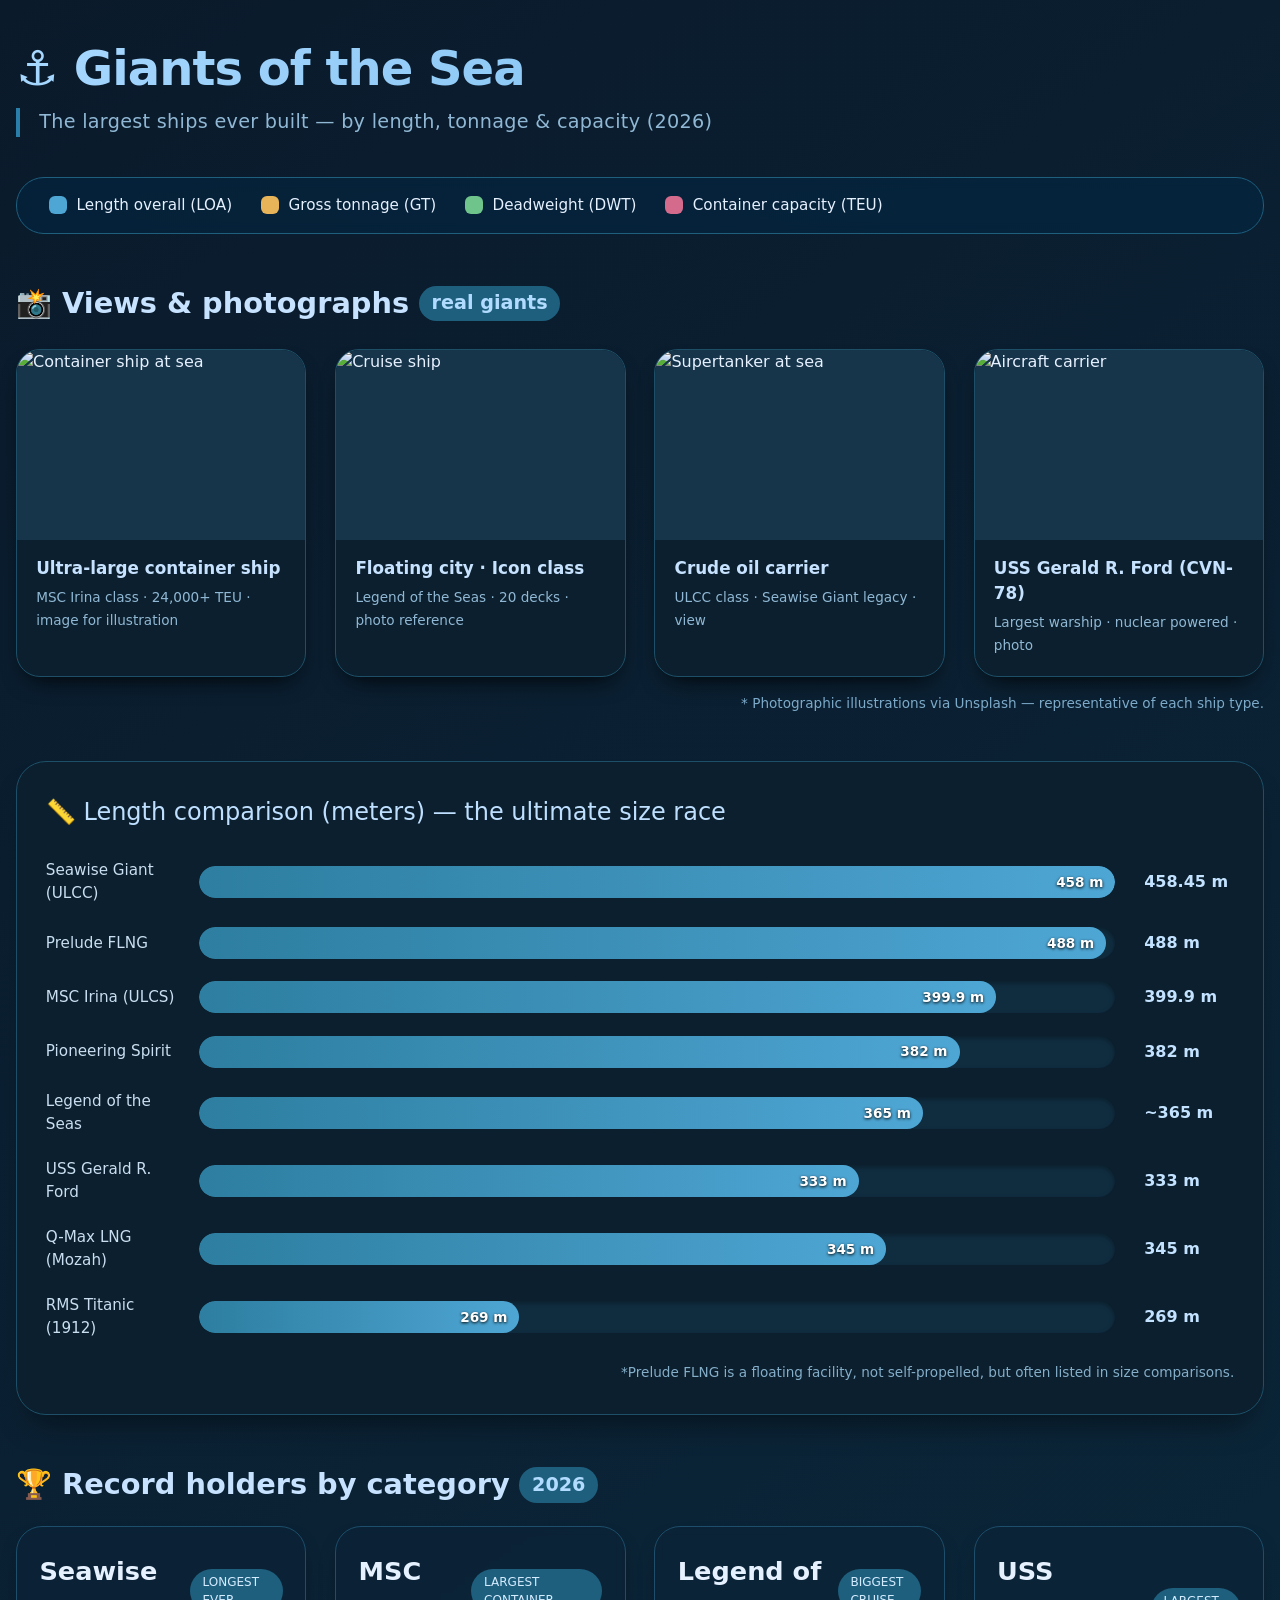
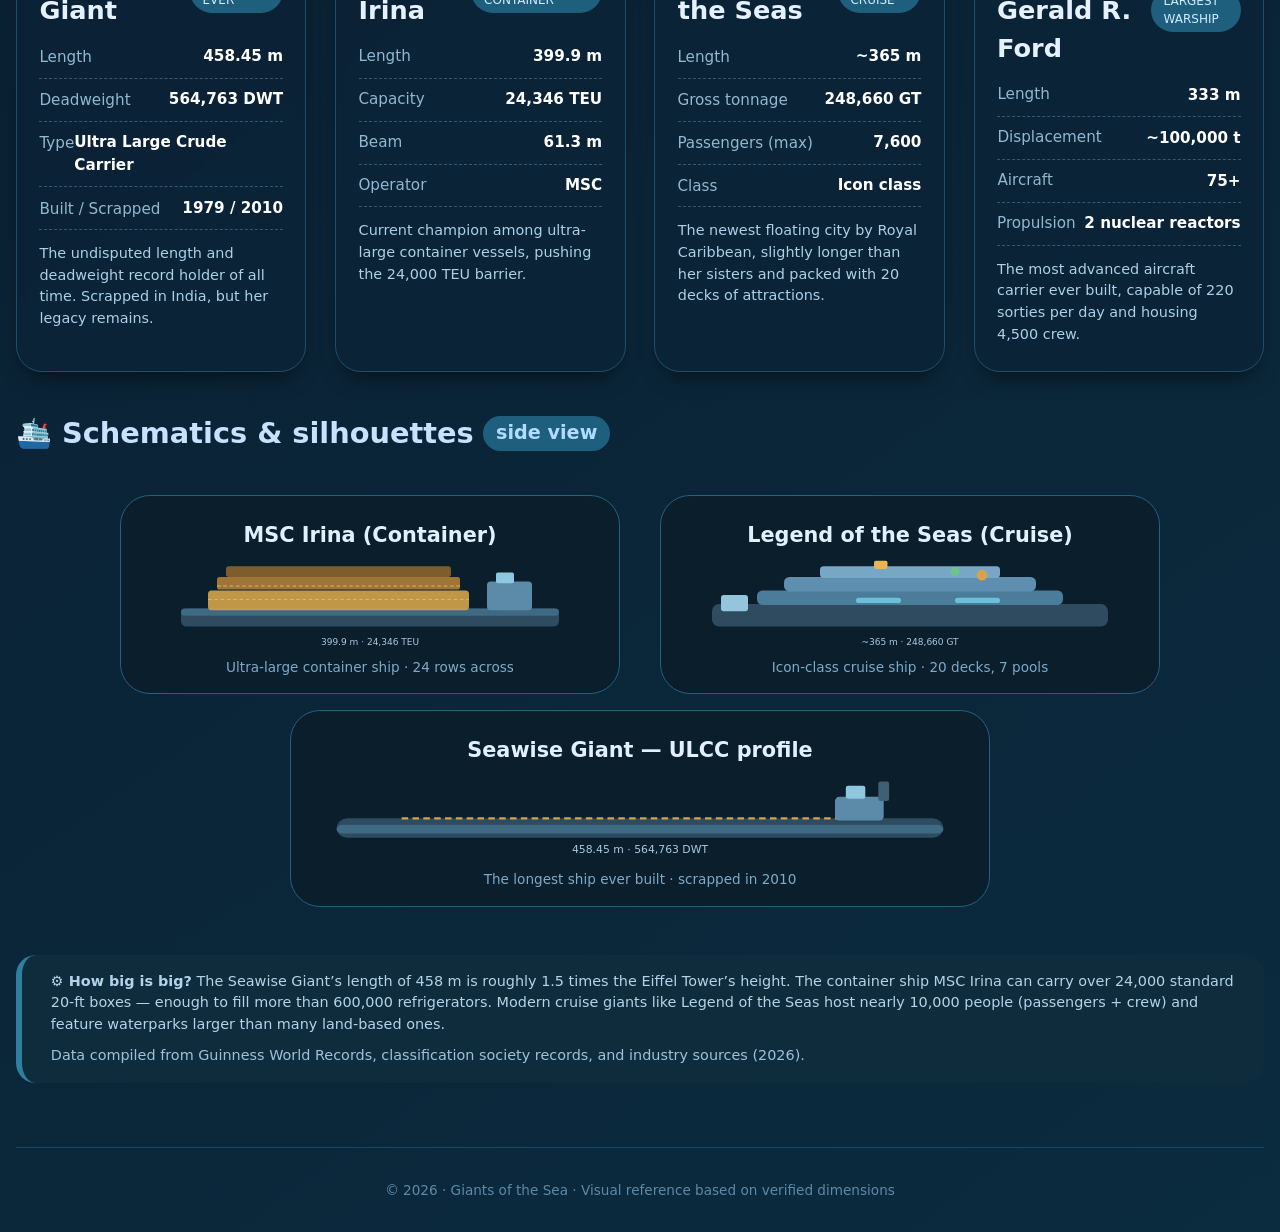
==== html/index.html @ 46889d0c "all in place" ====
<!DOCTYPE html>
<html lang="en">
<head>
    <meta charset="UTF-8">
    <meta name="viewport" content="width=device-width, initial-scale=1.0">
    <title>Giants of the Sea · Largest Ships in the World</title>
    <style>
        * {
            margin: 0;
            padding: 0;
            box-sizing: border-box;
            font-family: system-ui, 'Segoe UI', Roboto, 'Helvetica Neue', sans-serif;
        }

        body {
            background: linear-gradient(145deg, #0a1a2b 0%, #0b2b3f 100%);
            color: #e6f1ff;
            padding: 2rem 1rem;
            line-height: 1.5;
        }

        .container {
            max-width: 1300px;
            margin: 0 auto;
        }

        h1 {
            font-size: 3rem;
            font-weight: 700;
            letter-spacing: -0.02em;
            background: linear-gradient(135deg, #a8d8ff, #6bb5e8);
            -webkit-background-clip: text;
            -webkit-text-fill-color: transparent;
            background-clip: text;
            margin-bottom: 0.25rem;
            display: flex;
            align-items: center;
            gap: 0.75rem;
        }

        .subhead {
            font-size: 1.2rem;
            color: #90b8d4;
            margin-bottom: 2.5rem;
            border-left: 4px solid #2a7faa;
            padding-left: 1.2rem;
            font-weight: 300;
            letter-spacing: 0.3px;
        }

        .grid-legend {
            display: flex;
            flex-wrap: wrap;
            gap: 1.8rem;
            background: rgba(0, 40, 70, 0.5);
            backdrop-filter: blur(6px);
            border-radius: 28px;
            padding: 1rem 2rem;
            margin-bottom: 3rem;
            border: 1px solid #1e5f7e;
            font-size: 0.95rem;
        }

        .legend-item {
            display: flex;
            align-items: center;
            gap: 0.6rem;
        }

        .legend-color {
            width: 18px;
            height: 18px;
            border-radius: 6px;
        }

        .section-title {
            font-size: 1.8rem;
            font-weight: 600;
            margin: 2.5rem 0 1.2rem 0;
            color: #c6e2ff;
            display: flex;
            align-items: center;
            gap: 0.6rem;
        }

        .section-title span {
            background: #1e5f7e;
            font-size: 1.2rem;
            padding: 0.2rem 0.8rem;
            border-radius: 40px;
            color: #b1dcff;
        }

        .cards-grid {
            display: grid;
            grid-template-columns: repeat(auto-fit, minmax(280px, 1fr));
            gap: 1.8rem;
            margin-bottom: 2.5rem;
        }

        .card {
            background: rgba(12, 35, 55, 0.8);
            backdrop-filter: blur(4px);
            border: 1px solid #1d4e6b;
            border-radius: 26px;
            padding: 1.6rem 1.4rem;
            transition: transform 0.2s, border-color 0.2s;
            box-shadow: 0 12px 22px -10px rgba(0, 0, 0, 0.6);
        }

        .card:hover {
            border-color: #3d8bb8;
            transform: translateY(-4px);
        }

        .card h3 {
            font-size: 1.6rem;
            font-weight: 700;
            margin-bottom: 0.4rem;
            display: flex;
            justify-content: space-between;
            align-items: center;
        }

        .badge {
            font-size: 0.75rem;
            background: #1e5f7e;
            padding: 0.25rem 0.8rem;
            border-radius: 40px;
            font-weight: 400;
            color: #d4ecff;
        }

        .spec-row {
            display: flex;
            justify-content: space-between;
            border-bottom: 1px dashed #2b5b78;
            padding: 0.6rem 0;
            font-size: 0.95rem;
        }

        .spec-label {
            color: #91b8d0;
        }

        .spec-value {
            font-weight: 600;
            color: #ffffff;
        }

        /* Image gallery */
        .gallery {
            display: grid;
            grid-template-columns: repeat(auto-fit, minmax(260px, 1fr));
            gap: 1.8rem;
            margin: 1.5rem 0 2rem;
        }

        .gallery-item {
            background: #0b1f2e;
            border-radius: 24px;
            overflow: hidden;
            border: 1px solid #1d5068;
            transition: transform 0.2s, border-color 0.2s;
            box-shadow: 0 12px 24px -12px black;
        }

        .gallery-item:hover {
            transform: scale(1.01);
            border-color: #3d8bb8;
        }

        .gallery-item img {
            width: 100%;
            height: 190px;
            object-fit: cover;
            display: block;
            background: #16344a;
        }

        .gallery-item .img-caption {
            padding: 1rem 1.2rem 1.2rem;
            font-size: 0.95rem;
        }

        .img-caption strong {
            color: #c6e2ff;
            display: block;
            margin-bottom: 0.3rem;
            font-size: 1.05rem;
        }

        .img-caption span {
            color: #90b8d4;
            font-size: 0.85rem;
        }

        /* Chart section */
        .chart-section {
            background: #0b1f2e;
            border-radius: 30px;
            padding: 2rem 1.8rem;
            margin: 3rem 0;
            border: 1px solid #1d5068;
            box-shadow: 0 20px 30px -15px #00000080;
        }

        .chart-title {
            font-size: 1.5rem;
            font-weight: 500;
            color: #bfdfff;
            margin-bottom: 1.8rem;
            display: flex;
            align-items: center;
            gap: 0.5rem;
        }

        .bar-item {
            display: flex;
            align-items: center;
            margin-bottom: 1.4rem;
            flex-wrap: wrap;
            gap: 0.8rem;
        }

        .bar-label {
            width: 140px;
            font-weight: 500;
            font-size: 0.95rem;
            color: #c9def0;
        }

        .bar-container {
            flex: 1;
            height: 32px;
            background: #102d40;
            border-radius: 40px;
            overflow: hidden;
            box-shadow: inset 0 2px 5px #00000055;
        }

        .bar-fill {
            height: 100%;
            display: flex;
            align-items: center;
            justify-content: flex-end;
            padding-right: 12px;
            color: white;
            font-weight: 600;
            font-size: 0.85rem;
            border-radius: 40px;
            text-shadow: 0 1px 3px black;
            min-width: 60px;
        }

        .bar-value {
            margin-left: 1rem;
            font-weight: 700;
            font-variant-numeric: tabular-nums;
            min-width: 90px;
            color: #c3e2ff;
        }

        /* Schematics */
        .schema-area {
            display: flex;
            flex-wrap: wrap;
            gap: 2.5rem;
            margin-top: 2.5rem;
            justify-content: center;
        }

        .ship-schema {
            flex: 1 1 300px;
            max-width: 500px;
            background: #0a1e2c;
            border-radius: 30px;
            padding: 1.5rem 1.5rem 1rem 1.5rem;
            border: 1px solid #246080;
            transition: all 0.2s;
        }

        .ship-schema h4 {
            font-size: 1.3rem;
            margin-bottom: 0.5rem;
            color: #e1f0ff;
            text-align: center;
        }

        .schema-caption {
            text-align: center;
            font-size: 0.85rem;
            color: #7daac9;
            margin-top: 0.5rem;
        }

        svg {
            width: 100%;
            height: auto;
            display: block;
        }

        .small-note {
            background: #0f2c3c;
            border-radius: 20px;
            padding: 1rem 1.8rem;
            font-size: 0.9rem;
            color: #b2d3ea;
            margin-top: 3rem;
            border-left: 6px solid #2f7fa0;
        }

        .footer {
            margin-top: 4rem;
            font-size: 0.85rem;
            text-align: center;
            color: #5d8aa8;
            border-top: 1px solid #1a4760;
            padding-top: 2rem;
        }

        @media (max-width: 700px) {
            h1 { font-size: 2rem; }
            .bar-label { width: 100%; margin-bottom: 0.2rem; }
            .bar-item { flex-wrap: wrap; }
            .bar-value { margin-left: 0; }
        }
    </style>
</head>
<body>
<div class="container">

    <h1>⚓ Giants of the Sea</h1>
    <div class="subhead">The largest ships ever built — by length, tonnage & capacity (2026)</div>

    <!-- Legend -->
    <div class="grid-legend">
        <div class="legend-item"><div class="legend-color" style="background:#4ea6d4;"></div> Length overall (LOA)</div>
        <div class="legend-item"><div class="legend-color" style="background:#e8b45a;"></div> Gross tonnage (GT)</div>
        <div class="legend-item"><div class="legend-color" style="background:#6fc48b;"></div> Deadweight (DWT)</div>
        <div class="legend-item"><div class="legend-color" style="background:#d46b8c;"></div> Container capacity (TEU)</div>
    </div>

    <!-- Photo gallery -->
    <div class="section-title">📸 Views & photographs <span>real giants</span></div>
    <div class="gallery">
        <div class="gallery-item">
            <img src="https://images.unsplash.com/photo-1586528116311-ad8dd3c8310d?w=800&auto=format&fit=crop" alt="Container ship at sea" loading="lazy">
            <div class="img-caption">
                <strong>Ultra-large container ship</strong>
                <span>MSC Irina class · 24,000+ TEU · image for illustration</span>
            </div>
        </div>
        <div class="gallery-item">
            <img src="https://images.unsplash.com/photo-1548407260-da850faa41e3?w=800&auto=format&fit=crop" alt="Cruise ship" loading="lazy">
            <div class="img-caption">
                <strong>Floating city · Icon class</strong>
                <span>Legend of the Seas · 20 decks · photo reference</span>
            </div>
        </div>
        <div class="gallery-item">
            <img src="https://images.unsplash.com/photo-1566843978729-1f2b3f6d5f1e?w=800&auto=format&fit=crop" alt="Supertanker at sea" loading="lazy">
            <div class="img-caption">
                <strong>Crude oil carrier</strong>
                <span>ULCC class · Seawise Giant legacy · view</span>
            </div>
        </div>
        <div class="gallery-item">
            <img src="https://images.unsplash.com/photo-1509395062183-67c5ad6faff9?w=800&auto=format&fit=crop" alt="Aircraft carrier" loading="lazy">
            <div class="img-caption">
                <strong>USS Gerald R. Ford (CVN-78)</strong>
                <span>Largest warship · nuclear powered · photo</span>
            </div>
        </div>
    </div>
    <div style="font-size:0.85rem; color:#7daac9; margin-top:-1rem; margin-bottom:1rem; text-align:right;">* Photographic illustrations via Unsplash — representative of each ship type.</div>

    <!-- Length comparison chart -->
    <div class="chart-section">
        <div class="chart-title">📏 Length comparison (meters) — the ultimate size race</div>

        <div class="bar-item">
            <div class="bar-label">Seawise Giant (ULCC)</div>
            <div class="bar-container"><div class="bar-fill" style="width:100%; background: linear-gradient(90deg, #2d7ea0, #4ea6d4);">458 m</div></div>
            <div class="bar-value">458.45 m</div>
        </div>
        <div class="bar-item">
            <div class="bar-label">Prelude FLNG</div>
            <div class="bar-container"><div class="bar-fill" style="width:99%; background: linear-gradient(90deg, #2d7ea0, #4ea6d4);">488 m</div></div>
            <div class="bar-value">488 m</div>
        </div>
        <div class="bar-item">
            <div class="bar-label">MSC Irina (ULCS)</div>
            <div class="bar-container"><div class="bar-fill" style="width:87%; background: linear-gradient(90deg, #2d7ea0, #4ea6d4);">399.9 m</div></div>
            <div class="bar-value">399.9 m</div>
        </div>
        <div class="bar-item">
            <div class="bar-label">Pioneering Spirit</div>
            <div class="bar-container"><div class="bar-fill" style="width:83%; background: linear-gradient(90deg, #2d7ea0, #4ea6d4);">382 m</div></div>
            <div class="bar-value">382 m</div>
        </div>
        <div class="bar-item">
            <div class="bar-label">Legend of the Seas</div>
            <div class="bar-container"><div class="bar-fill" style="width:79%; background: linear-gradient(90deg, #2d7ea0, #4ea6d4);">365 m</div></div>
            <div class="bar-value">~365 m</div>
        </div>
        <div class="bar-item">
            <div class="bar-label">USS Gerald R. Ford</div>
            <div class="bar-container"><div class="bar-fill" style="width:72%; background: linear-gradient(90deg, #2d7ea0, #4ea6d4);">333 m</div></div>
            <div class="bar-value">333 m</div>
        </div>
        <div class="bar-item">
            <div class="bar-label">Q-Max LNG (Mozah)</div>
            <div class="bar-container"><div class="bar-fill" style="width:75%; background: linear-gradient(90deg, #2d7ea0, #4ea6d4);">345 m</div></div>
            <div class="bar-value">345 m</div>
        </div>
        <div class="bar-item">
            <div class="bar-label">RMS Titanic (1912)</div>
            <div class="bar-container"><div class="bar-fill" style="width:35%; background: linear-gradient(90deg, #2d7ea0, #4ea6d4);">269 m</div></div>
            <div class="bar-value">269 m</div>
        </div>
        <div style="margin-top:1rem; font-size:0.85rem; color:#85aec9; text-align:right;">*Prelude FLNG is a floating facility, not self-propelled, but often listed in size comparisons.</div>
    </div>

    <!-- Record holder cards -->
    <div class="section-title">🏆 Record holders by category <span>2026</span></div>
    <div class="cards-grid">
        <div class="card">
            <h3>Seawise Giant <span class="badge">LONGEST EVER</span></h3>
            <div class="spec-row"><span class="spec-label">Length</span><span class="spec-value">458.45 m</span></div>
            <div class="spec-row"><span class="spec-label">Deadweight</span><span class="spec-value">564,763 DWT</span></div>
            <div class="spec-row"><span class="spec-label">Type</span><span class="spec-value">Ultra Large Crude Carrier</span></div>
            <div class="spec-row"><span class="spec-label">Built / Scrapped</span><span class="spec-value">1979 / 2010</span></div>
            <div style="margin-top:0.8rem; font-size:0.9rem; color:#acd0e8;">The undisputed length and deadweight record holder of all time. Scrapped in India, but her legacy remains.</div>
        </div>
        <div class="card">
            <h3>MSC Irina <span class="badge">LARGEST CONTAINER</span></h3>
            <div class="spec-row"><span class="spec-label">Length</span><span class="spec-value">399.9 m</span></div>
            <div class="spec-row"><span class="spec-label">Capacity</span><span class="spec-value">24,346 TEU</span></div>
            <div class="spec-row"><span class="spec-label">Beam</span><span class="spec-value">61.3 m</span></div>
            <div class="spec-row"><span class="spec-label">Operator</span><span class="spec-value">MSC</span></div>
            <div style="margin-top:0.8rem; font-size:0.9rem; color:#acd0e8;">Current champion among ultra-large container vessels, pushing the 24,000 TEU barrier.</div>
        </div>
        <div class="card">
            <h3>Legend of the Seas <span class="badge">BIGGEST CRUISE</span></h3>
            <div class="spec-row"><span class="spec-label">Length</span><span class="spec-value">~365 m</span></div>
            <div class="spec-row"><span class="spec-label">Gross tonnage</span><span class="spec-value">248,660 GT</span></div>
            <div class="spec-row"><span class="spec-label">Passengers (max)</span><span class="spec-value">7,600</span></div>
            <div class="spec-row"><span class="spec-label">Class</span><span class="spec-value">Icon class</span></div>
            <div style="margin-top:0.8rem; font-size:0.9rem; color:#acd0e8;">The newest floating city by Royal Caribbean, slightly longer than her sisters and packed with 20 decks of attractions.</div>
        </div>
        <div class="card">
            <h3>USS Gerald R. Ford <span class="badge">LARGEST WARSHIP</span></h3>
            <div class="spec-row"><span class="spec-label">Length</span><span class="spec-value">333 m</span></div>
            <div class="spec-row"><span class="spec-label">Displacement</span><span class="spec-value">~100,000 t</span></div>
            <div class="spec-row"><span class="spec-label">Aircraft</span><span class="spec-value">75+</span></div>
            <div class="spec-row"><span class="spec-label">Propulsion</span><span class="spec-value">2 nuclear reactors</span></div>
            <div style="margin-top:0.8rem; font-size:0.9rem; color:#acd0e8;">The most advanced aircraft carrier ever built, capable of 220 sorties per day and housing 4,500 crew.</div>
        </div>
    </div>

    <!-- Schematics -->
    <div class="section-title">🛳️ Schematics & silhouettes <span>side view</span></div>
    <div class="schema-area">

        <!-- Container ship profile -->
        <div class="ship-schema">
            <h4>MSC Irina (Container)</h4>
            <svg viewBox="0 0 500 100" preserveAspectRatio="xMidYMid meet">
                <rect x="40" y="55" width="420" height="20" fill="#2e4b60" rx="6" />
                <rect x="40" y="55" width="420" height="8" fill="#3f6a84" rx="4" />
                <rect x="380" y="25" width="50" height="32" fill="#5b8ba8" rx="4" />
                <rect x="390" y="15" width="20" height="12" fill="#8fc6e0" rx="2" />
                <rect x="70" y="35" width="290" height="22" fill="#d4a34b" rx="4" opacity="0.9" />
                <rect x="80" y="20" width="270" height="14" fill="#c48b3a" rx="3" opacity="0.8" />
                <rect x="90" y="8" width="250" height="12" fill="#b0772b" rx="3" opacity="0.7" />
                <line x1="70" y1="45" x2="360" y2="45" stroke="#e5b86a" stroke-width="1" stroke-dasharray="4 3" />
                <line x1="80" y1="30" x2="350" y2="30" stroke="#e5b86a" stroke-width="1" stroke-dasharray="4 3" />
                <text x="250" y="95" font-size="10" fill="#aac9e0" text-anchor="middle">399.9 m · 24,346 TEU</text>
            </svg>
            <div class="schema-caption">Ultra-large container ship · 24 rows across</div>
        </div>

        <!-- Cruise ship profile -->
        <div class="ship-schema">
            <h4>Legend of the Seas (Cruise)</h4>
            <svg viewBox="0 0 500 100" preserveAspectRatio="xMidYMid meet">
                <rect x="30" y="50" width="440" height="25" fill="#2e4b60" rx="8" />
                <rect x="80" y="35" width="340" height="16" fill="#4b7c9a" rx="6" />
                <rect x="110" y="20" width="280" height="16" fill="#5f8fb0" rx="6" />
                <rect x="150" y="8" width="200" height="13" fill="#77a7c4" rx="4" />
                <rect x="40" y="40" width="30" height="18" fill="#95c4dd" rx="3" />
                <circle cx="330" cy="18" r="6" fill="#d4a34b" />
                <circle cx="300" cy="14" r="5" fill="#6fc48b" />
                <rect x="210" y="2" width="15" height="9" fill="#e8b45a" rx="2" />
                <rect x="190" y="43" width="50" height="6" fill="#6ec8e0" rx="3" opacity="0.9" />
                <rect x="300" y="43" width="50" height="6" fill="#6ec8e0" rx="3" opacity="0.9" />
                <text x="250" y="95" font-size="10" fill="#aac9e0" text-anchor="middle">~365 m · 248,660 GT</text>
            </svg>
            <div class="schema-caption">Icon-class cruise ship · 20 decks, 7 pools</div>
        </div>
    </div>

    <!-- ULCC profile -->
    <div class="schema-area" style="margin-top:1rem;">
        <div class="ship-schema" style="max-width:700px; flex:1;">
            <h4>Seawise Giant — ULCC profile</h4>
            <svg viewBox="0 0 600 80" preserveAspectRatio="xMidYMid meet">
                <rect x="20" y="40" width="560" height="18" fill="#2e4b60" rx="10" />
                <rect x="20" y="46" width="560" height="8" fill="#3f6a84" rx="6" />
                <line x1="80" y1="40" x2="500" y2="40" stroke="#d4a34b" stroke-width="2" stroke-dasharray="6 4" />
                <rect x="480" y="20" width="45" height="22" fill="#5b8ba8" rx="4" />
                <rect x="490" y="10" width="18" height="12" fill="#8fc6e0" rx="2" />
                <rect x="520" y="6" width="10" height="18" fill="#3e5f74" rx="2" />
                <text x="300" y="72" font-size="10" fill="#aac9e0" text-anchor="middle">458.45 m · 564,763 DWT</text>
            </svg>
            <div class="schema-caption">The longest ship ever built · scrapped in 2010</div>
        </div>
    </div>

    <!-- Data note -->
    <div class="small-note">
        <strong>⚙️ How big is big?</strong> The Seawise Giant’s length of 458 m is roughly 1.5 times the Eiffel Tower’s height. The container ship MSC Irina can carry over 24,000 standard 20‑ft boxes — enough to fill more than 600,000 refrigerators. Modern cruise giants like Legend of the Seas host nearly 10,000 people (passengers + crew) and feature waterparks larger than many land‑based ones.<br>
        <span style="display:block; margin-top:0.6rem; color:#9bc2dc;">Data compiled from Guinness World Records, classification society records, and industry sources (2026).</span>
    </div>

    <div class="footer">
        <span>© 2026 · Giants of the Sea · Visual reference based on verified dimensions</span>
    </div>
</div>
</body>
</html>
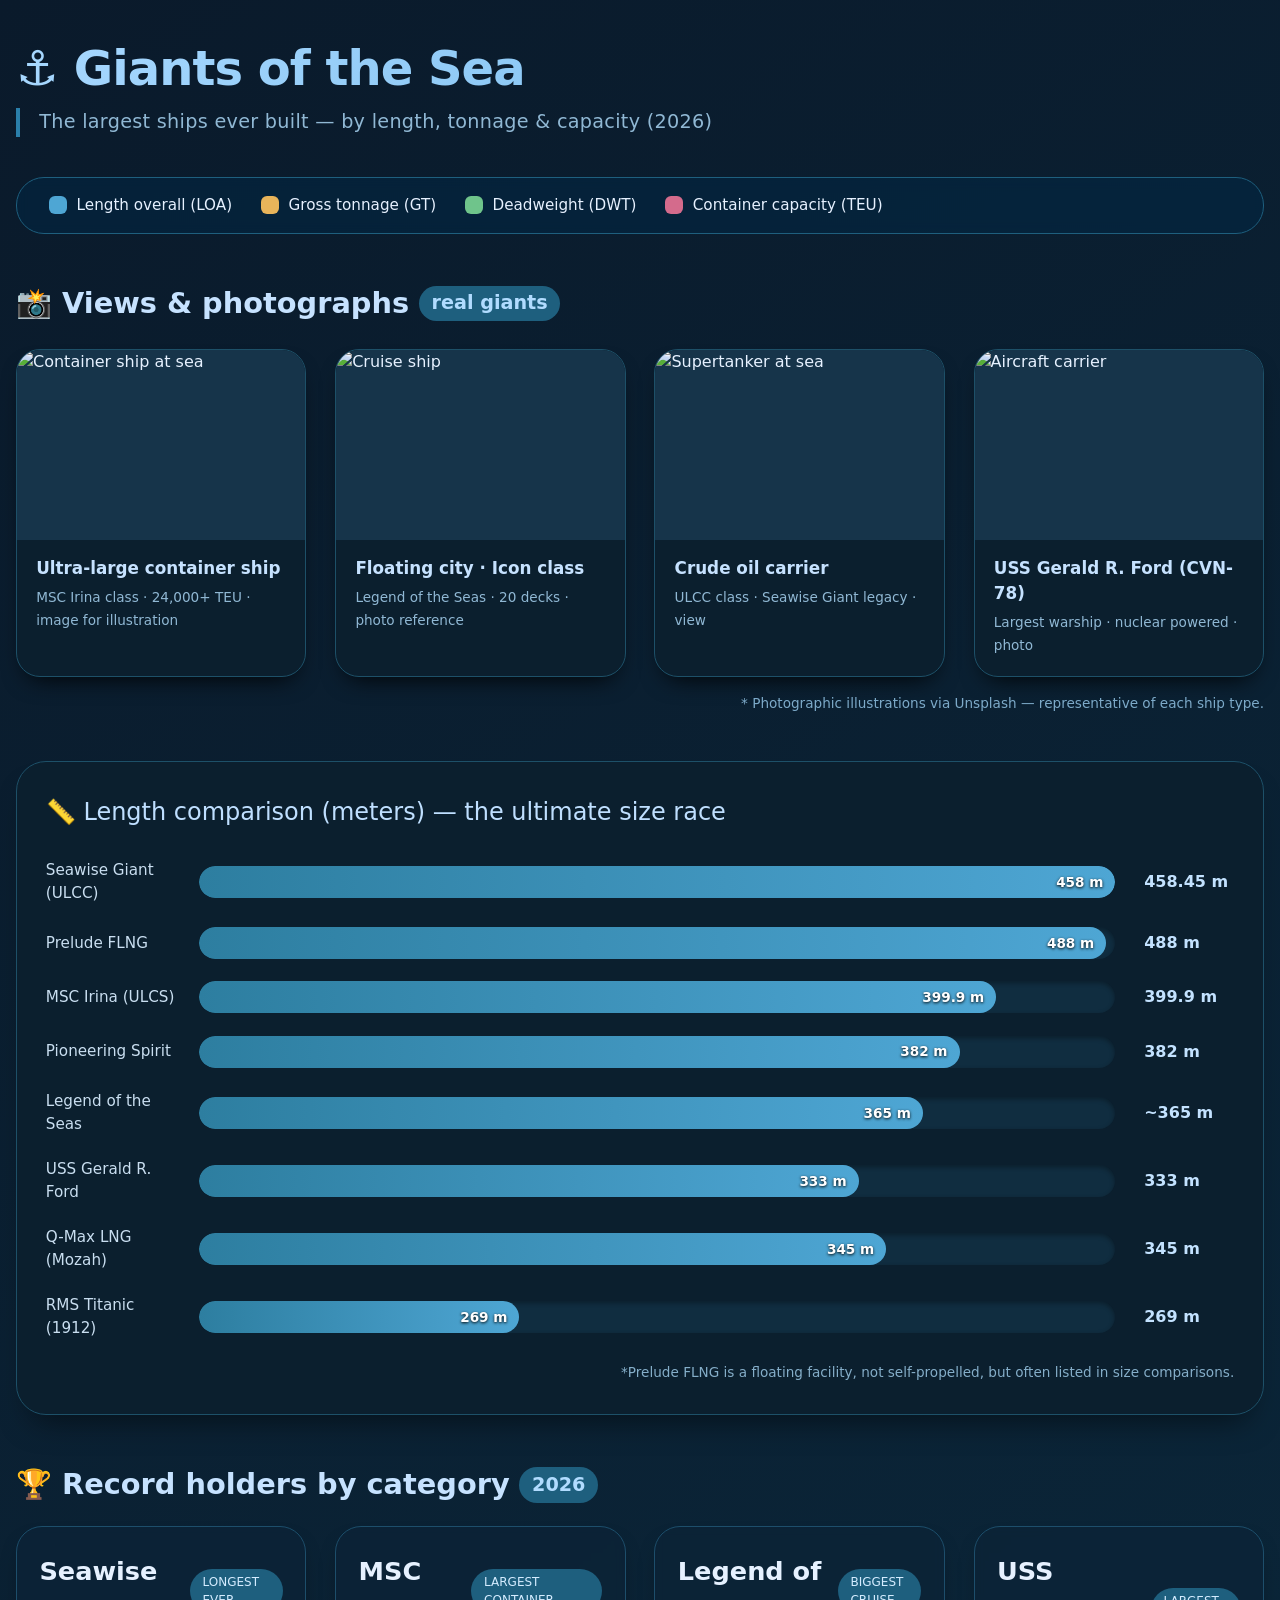
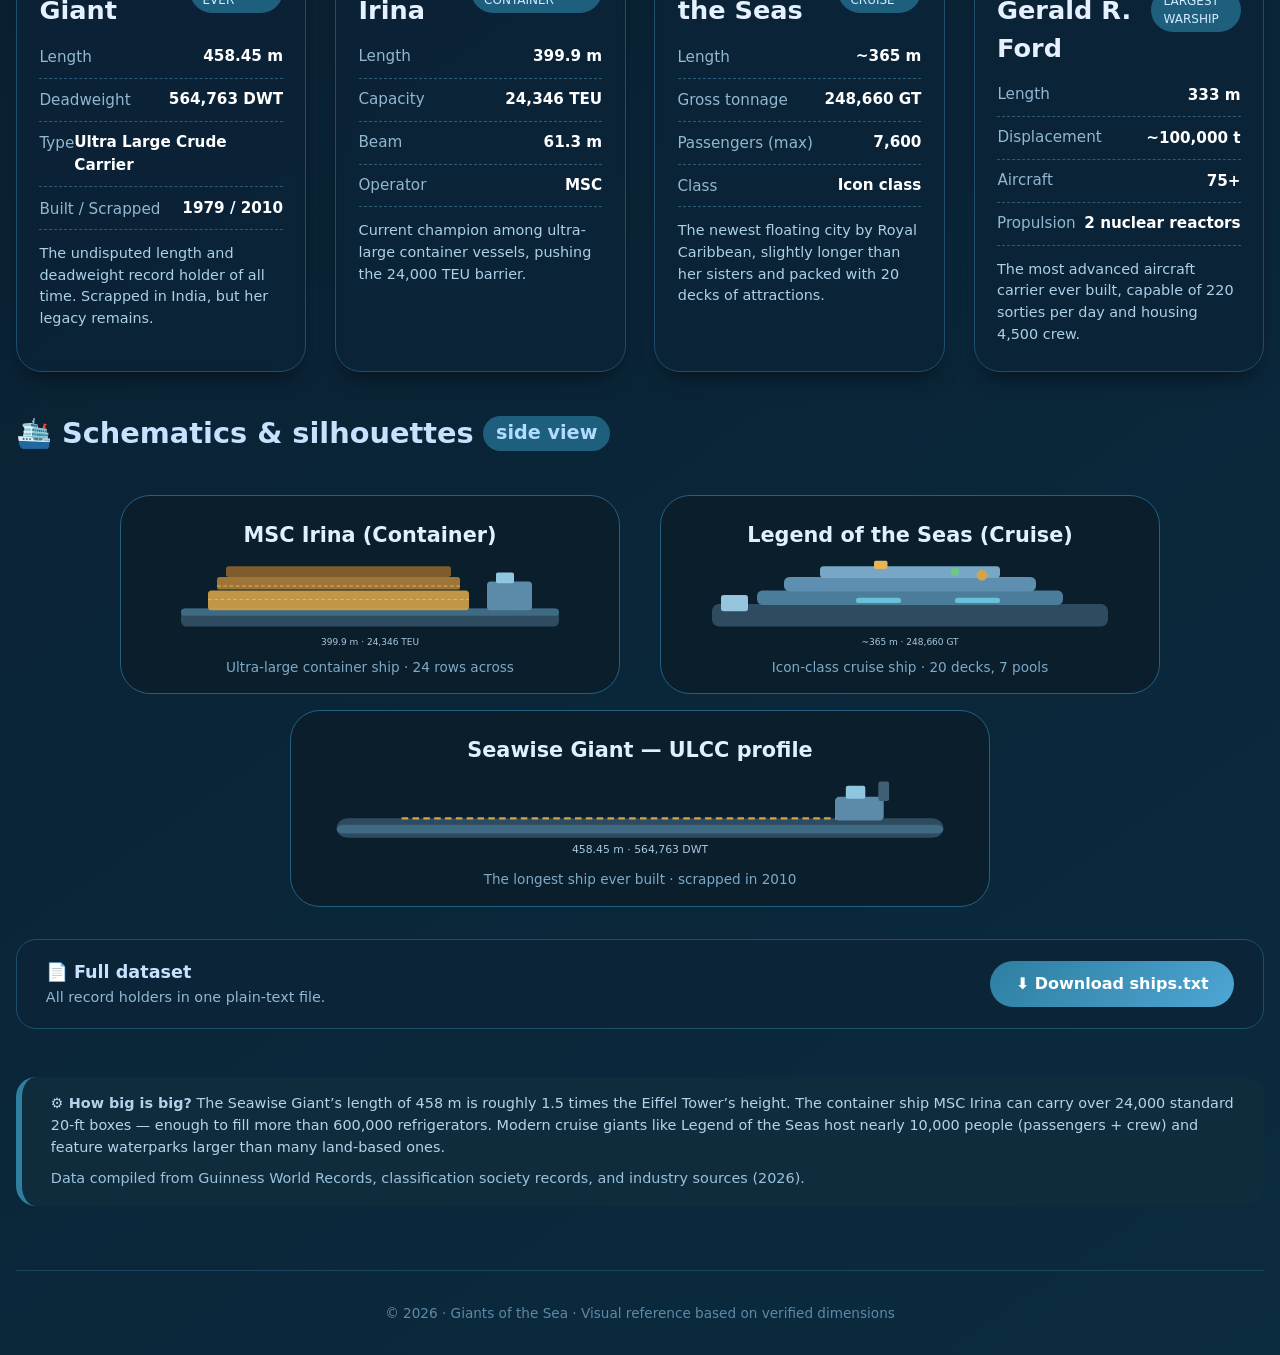
==== commit a3a81350: "more info" ====
--- a/html/index.html
+++ b/html/index.html
@@ -517,7 +517,40 @@
             <div class="schema-caption">The longest ship ever built · scrapped in 2010</div>
         </div>
     </div>
-
+<div style="
+    margin: 2rem 0;
+    background: rgba(12, 35, 55, 0.8);
+    border: 1px solid #1d4e6b;
+    border-radius: 20px;
+    padding: 1.2rem 1.8rem;
+    display: flex;
+    align-items: center;
+    justify-content: space-between;
+    flex-wrap: wrap;
+    gap: 1rem;
+">
+    <div>
+        <strong style="color:#c6e2ff; font-size:1.1rem;">📄 Full dataset</strong><br>
+        <span style="color:#90b8d4; font-size:0.9rem;">
+            All record holders in one plain-text file.
+        </span>
+    </div>
+    <a href="/download/ships.txt"
+       download="ships.txt"
+       style="
+           background: linear-gradient(135deg, #2d7ea0, #4ea6d4);
+           color: white;
+           text-decoration: none;
+           padding: 0.7rem 1.6rem;
+           border-radius: 40px;
+           font-weight: 600;
+           transition: transform 0.15s;
+       "
+       onmouseover="this.style.transform='scale(1.05)'"
+       onmouseout="this.style.transform='scale(1)'">
+       ⬇ Download ships.txt
+    </a>
+</div>
     <!-- Data note -->
     <div class="small-note">
         <strong>⚙️ How big is big?</strong> The Seawise Giant’s length of 458 m is roughly 1.5 times the Eiffel Tower’s height. The container ship MSC Irina can carry over 24,000 standard 20‑ft boxes — enough to fill more than 600,000 refrigerators. Modern cruise giants like Legend of the Seas host nearly 10,000 people (passengers + crew) and feature waterparks larger than many land‑based ones.<br>
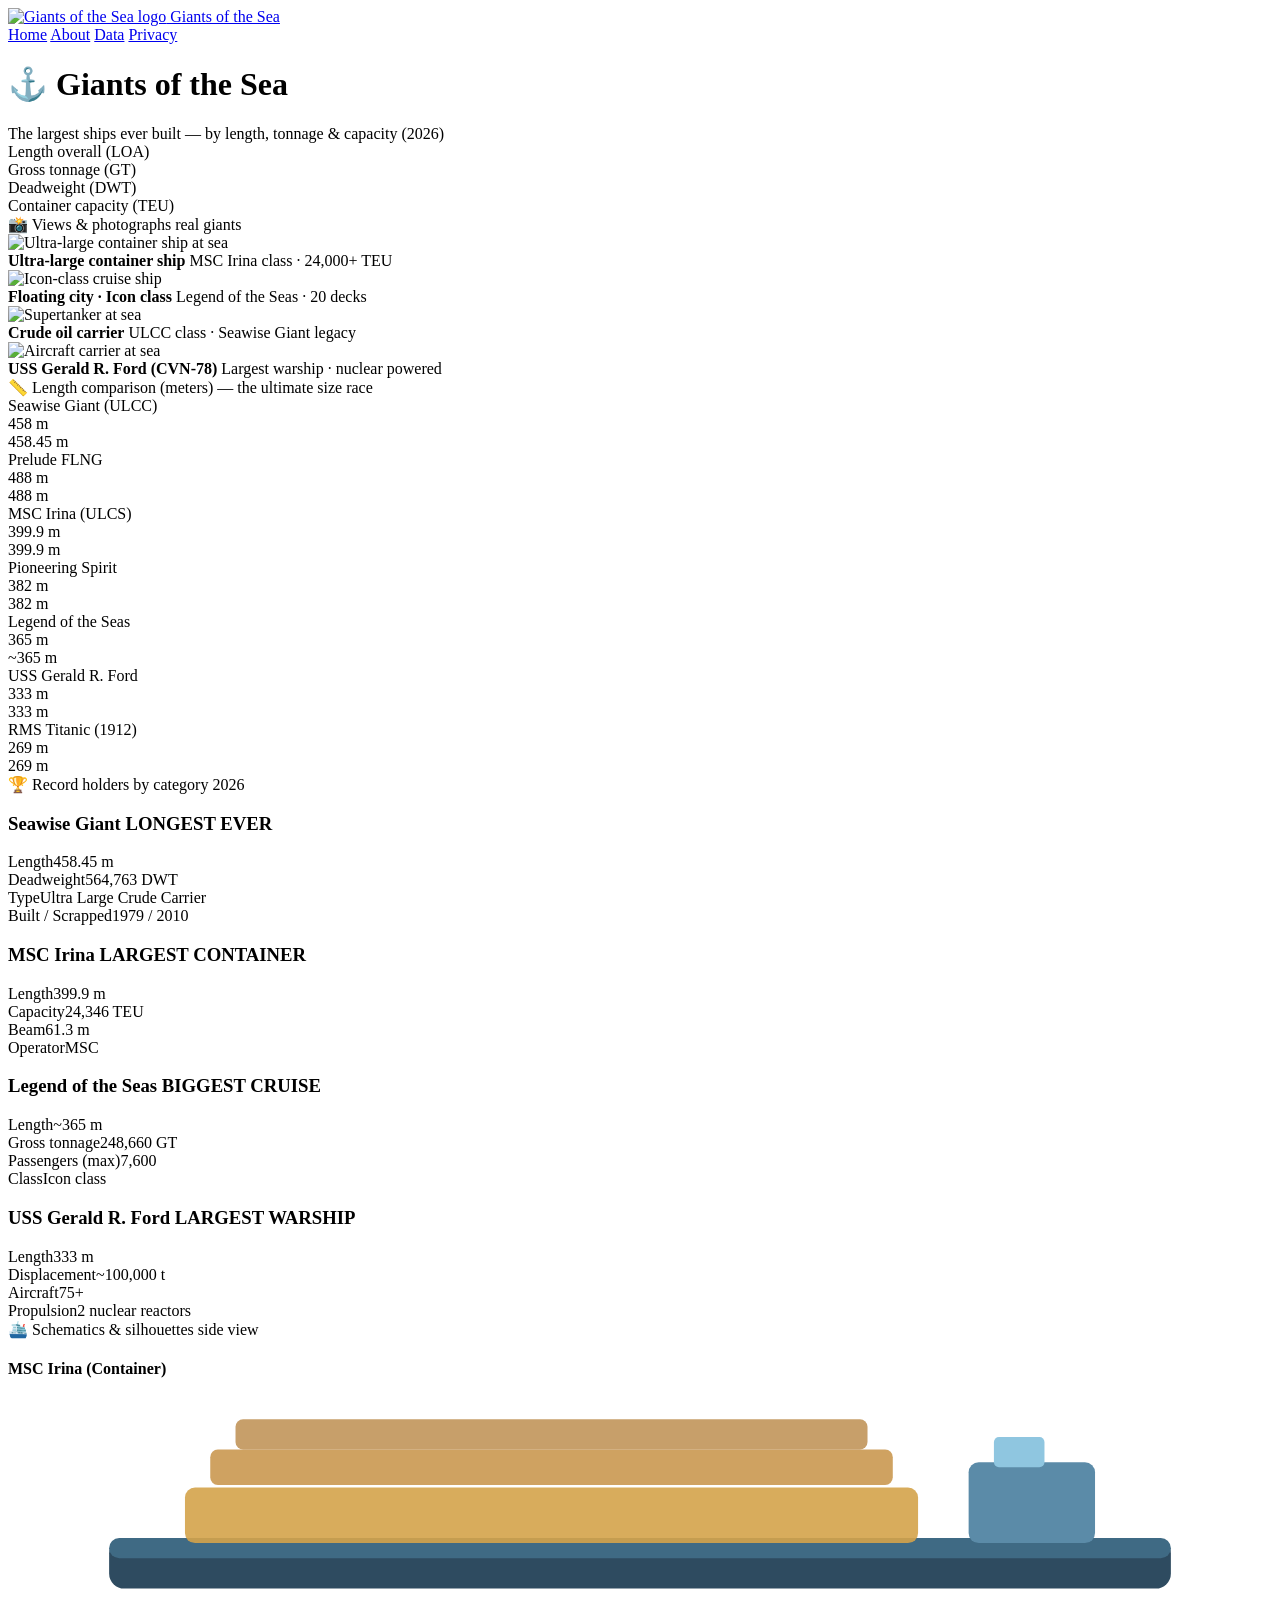
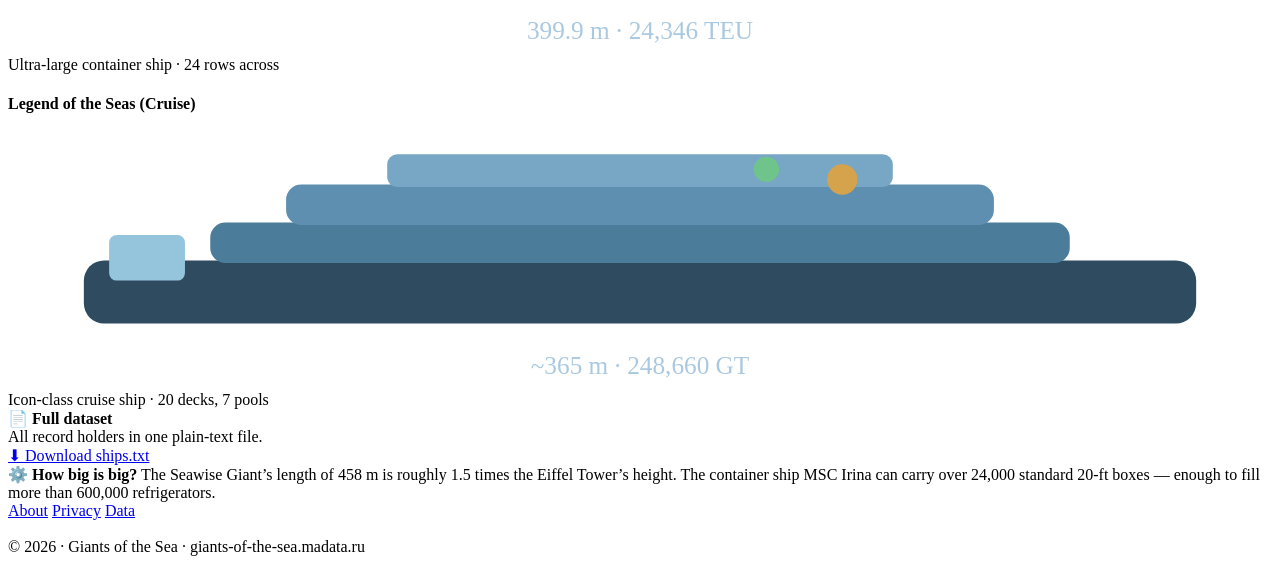
==== commit 0e9581a4: "more files for structure" ====
--- a/html/index.html
+++ b/html/index.html
@@ -4,336 +4,30 @@
     <meta charset="UTF-8">
     <meta name="viewport" content="width=device-width, initial-scale=1.0">
     <title>Giants of the Sea · Largest Ships in the World</title>
-    <style>
-        * {
-            margin: 0;
-            padding: 0;
-            box-sizing: border-box;
-            font-family: system-ui, 'Segoe UI', Roboto, 'Helvetica Neue', sans-serif;
-        }
-
-        body {
-            background: linear-gradient(145deg, #0a1a2b 0%, #0b2b3f 100%);
-            color: #e6f1ff;
-            padding: 2rem 1rem;
-            line-height: 1.5;
-        }
-
-        .container {
-            max-width: 1300px;
-            margin: 0 auto;
-        }
-
-        h1 {
-            font-size: 3rem;
-            font-weight: 700;
-            letter-spacing: -0.02em;
-            background: linear-gradient(135deg, #a8d8ff, #6bb5e8);
-            -webkit-background-clip: text;
-            -webkit-text-fill-color: transparent;
-            background-clip: text;
-            margin-bottom: 0.25rem;
-            display: flex;
-            align-items: center;
-            gap: 0.75rem;
-        }
-
-        .subhead {
-            font-size: 1.2rem;
-            color: #90b8d4;
-            margin-bottom: 2.5rem;
-            border-left: 4px solid #2a7faa;
-            padding-left: 1.2rem;
-            font-weight: 300;
-            letter-spacing: 0.3px;
-        }
-
-        .grid-legend {
-            display: flex;
-            flex-wrap: wrap;
-            gap: 1.8rem;
-            background: rgba(0, 40, 70, 0.5);
-            backdrop-filter: blur(6px);
-            border-radius: 28px;
-            padding: 1rem 2rem;
-            margin-bottom: 3rem;
-            border: 1px solid #1e5f7e;
-            font-size: 0.95rem;
-        }
-
-        .legend-item {
-            display: flex;
-            align-items: center;
-            gap: 0.6rem;
-        }
-
-        .legend-color {
-            width: 18px;
-            height: 18px;
-            border-radius: 6px;
-        }
-
-        .section-title {
-            font-size: 1.8rem;
-            font-weight: 600;
-            margin: 2.5rem 0 1.2rem 0;
-            color: #c6e2ff;
-            display: flex;
-            align-items: center;
-            gap: 0.6rem;
-        }
-
-        .section-title span {
-            background: #1e5f7e;
-            font-size: 1.2rem;
-            padding: 0.2rem 0.8rem;
-            border-radius: 40px;
-            color: #b1dcff;
-        }
-
-        .cards-grid {
-            display: grid;
-            grid-template-columns: repeat(auto-fit, minmax(280px, 1fr));
-            gap: 1.8rem;
-            margin-bottom: 2.5rem;
-        }
-
-        .card {
-            background: rgba(12, 35, 55, 0.8);
-            backdrop-filter: blur(4px);
-            border: 1px solid #1d4e6b;
-            border-radius: 26px;
-            padding: 1.6rem 1.4rem;
-            transition: transform 0.2s, border-color 0.2s;
-            box-shadow: 0 12px 22px -10px rgba(0, 0, 0, 0.6);
-        }
-
-        .card:hover {
-            border-color: #3d8bb8;
-            transform: translateY(-4px);
-        }
-
-        .card h3 {
-            font-size: 1.6rem;
-            font-weight: 700;
-            margin-bottom: 0.4rem;
-            display: flex;
-            justify-content: space-between;
-            align-items: center;
-        }
-
-        .badge {
-            font-size: 0.75rem;
-            background: #1e5f7e;
-            padding: 0.25rem 0.8rem;
-            border-radius: 40px;
-            font-weight: 400;
-            color: #d4ecff;
-        }
-
-        .spec-row {
-            display: flex;
-            justify-content: space-between;
-            border-bottom: 1px dashed #2b5b78;
-            padding: 0.6rem 0;
-            font-size: 0.95rem;
-        }
-
-        .spec-label {
-            color: #91b8d0;
-        }
-
-        .spec-value {
-            font-weight: 600;
-            color: #ffffff;
-        }
-
-        /* Image gallery */
-        .gallery {
-            display: grid;
-            grid-template-columns: repeat(auto-fit, minmax(260px, 1fr));
-            gap: 1.8rem;
-            margin: 1.5rem 0 2rem;
-        }
-
-        .gallery-item {
-            background: #0b1f2e;
-            border-radius: 24px;
-            overflow: hidden;
-            border: 1px solid #1d5068;
-            transition: transform 0.2s, border-color 0.2s;
-            box-shadow: 0 12px 24px -12px black;
-        }
-
-        .gallery-item:hover {
-            transform: scale(1.01);
-            border-color: #3d8bb8;
-        }
-
-        .gallery-item img {
-            width: 100%;
-            height: 190px;
-            object-fit: cover;
-            display: block;
-            background: #16344a;
-        }
-
-        .gallery-item .img-caption {
-            padding: 1rem 1.2rem 1.2rem;
-            font-size: 0.95rem;
-        }
-
-        .img-caption strong {
-            color: #c6e2ff;
-            display: block;
-            margin-bottom: 0.3rem;
-            font-size: 1.05rem;
-        }
-
-        .img-caption span {
-            color: #90b8d4;
-            font-size: 0.85rem;
-        }
-
-        /* Chart section */
-        .chart-section {
-            background: #0b1f2e;
-            border-radius: 30px;
-            padding: 2rem 1.8rem;
-            margin: 3rem 0;
-            border: 1px solid #1d5068;
-            box-shadow: 0 20px 30px -15px #00000080;
-        }
-
-        .chart-title {
-            font-size: 1.5rem;
-            font-weight: 500;
-            color: #bfdfff;
-            margin-bottom: 1.8rem;
-            display: flex;
-            align-items: center;
-            gap: 0.5rem;
-        }
-
-        .bar-item {
-            display: flex;
-            align-items: center;
-            margin-bottom: 1.4rem;
-            flex-wrap: wrap;
-            gap: 0.8rem;
-        }
-
-        .bar-label {
-            width: 140px;
-            font-weight: 500;
-            font-size: 0.95rem;
-            color: #c9def0;
-        }
-
-        .bar-container {
-            flex: 1;
-            height: 32px;
-            background: #102d40;
-            border-radius: 40px;
-            overflow: hidden;
-            box-shadow: inset 0 2px 5px #00000055;
-        }
-
-        .bar-fill {
-            height: 100%;
-            display: flex;
-            align-items: center;
-            justify-content: flex-end;
-            padding-right: 12px;
-            color: white;
-            font-weight: 600;
-            font-size: 0.85rem;
-            border-radius: 40px;
-            text-shadow: 0 1px 3px black;
-            min-width: 60px;
-        }
-
-        .bar-value {
-            margin-left: 1rem;
-            font-weight: 700;
-            font-variant-numeric: tabular-nums;
-            min-width: 90px;
-            color: #c3e2ff;
-        }
-
-        /* Schematics */
-        .schema-area {
-            display: flex;
-            flex-wrap: wrap;
-            gap: 2.5rem;
-            margin-top: 2.5rem;
-            justify-content: center;
-        }
-
-        .ship-schema {
-            flex: 1 1 300px;
-            max-width: 500px;
-            background: #0a1e2c;
-            border-radius: 30px;
-            padding: 1.5rem 1.5rem 1rem 1.5rem;
-            border: 1px solid #246080;
-            transition: all 0.2s;
-        }
-
-        .ship-schema h4 {
-            font-size: 1.3rem;
-            margin-bottom: 0.5rem;
-            color: #e1f0ff;
-            text-align: center;
-        }
-
-        .schema-caption {
-            text-align: center;
-            font-size: 0.85rem;
-            color: #7daac9;
-            margin-top: 0.5rem;
-        }
-
-        svg {
-            width: 100%;
-            height: auto;
-            display: block;
-        }
-
-        .small-note {
-            background: #0f2c3c;
-            border-radius: 20px;
-            padding: 1rem 1.8rem;
-            font-size: 0.9rem;
-            color: #b2d3ea;
-            margin-top: 3rem;
-            border-left: 6px solid #2f7fa0;
-        }
-
-        .footer {
-            margin-top: 4rem;
-            font-size: 0.85rem;
-            text-align: center;
-            color: #5d8aa8;
-            border-top: 1px solid #1a4760;
-            padding-top: 2rem;
-        }
-
-        @media (max-width: 700px) {
-            h1 { font-size: 2rem; }
-            .bar-label { width: 100%; margin-bottom: 0.2rem; }
-            .bar-item { flex-wrap: wrap; }
-            .bar-value { margin-left: 0; }
-        }
-    </style>
+    <meta name="description" content="The biggest ships ever built — length, tonnage, and capacity comparisons with schematics and photos.">
+    <link rel="icon" type="image/svg+xml" href="/favicon.svg">
+    <link rel="icon" type="image/x-icon" href="/favicon.ico">
+    <link rel="stylesheet" href="/styles.css">
 </head>
 <body>
 <div class="container">
 
+    <header class="site-header">
+        <a class="brand" href="/">
+            <img src="/favicon.svg" alt="Giants of the Sea logo">
+            Giants of the Sea
+        </a>
+        <nav class="site-nav">
+            <a href="/" class="active">Home</a>
+            <a href="/about.html">About</a>
+            <a href="/download/ships.txt">Data</a>
+            <a href="/privacy.html">Privacy</a>
+        </nav>
+    </header>
+
     <h1>⚓ Giants of the Sea</h1>
-    <div class="subhead">The largest ships ever built — by length, tonnage & capacity (2026)</div>
+    <div class="subhead">The largest ships ever built — by length, tonnage &amp; capacity (2026)</div>
 
-    <!-- Legend -->
     <div class="grid-legend">
         <div class="legend-item"><div class="legend-color" style="background:#4ea6d4;"></div> Length overall (LOA)</div>
         <div class="legend-item"><div class="legend-color" style="background:#e8b45a;"></div> Gross tonnage (GT)</div>
@@ -341,88 +35,77 @@
         <div class="legend-item"><div class="legend-color" style="background:#d46b8c;"></div> Container capacity (TEU)</div>
     </div>
 
-    <!-- Photo gallery -->
-    <div class="section-title">📸 Views & photographs <span>real giants</span></div>
+    <div class="section-title">📸 Views &amp; photographs <span>real giants</span></div>
     <div class="gallery">
         <div class="gallery-item">
-            <img src="https://images.unsplash.com/photo-1586528116311-ad8dd3c8310d?w=800&auto=format&fit=crop" alt="Container ship at sea" loading="lazy">
+            <img src="/images/container-ship.jpg" alt="Ultra-large container ship at sea" loading="lazy">
             <div class="img-caption">
                 <strong>Ultra-large container ship</strong>
-                <span>MSC Irina class · 24,000+ TEU · image for illustration</span>
+                <span>MSC Irina class · 24,000+ TEU</span>
             </div>
         </div>
         <div class="gallery-item">
-            <img src="https://images.unsplash.com/photo-1548407260-da850faa41e3?w=800&auto=format&fit=crop" alt="Cruise ship" loading="lazy">
+            <img src="/images/cruise-ship.jpg" alt="Icon-class cruise ship" loading="lazy">
             <div class="img-caption">
                 <strong>Floating city · Icon class</strong>
-                <span>Legend of the Seas · 20 decks · photo reference</span>
+                <span>Legend of the Seas · 20 decks</span>
             </div>
         </div>
         <div class="gallery-item">
-            <img src="https://images.unsplash.com/photo-1566843978729-1f2b3f6d5f1e?w=800&auto=format&fit=crop" alt="Supertanker at sea" loading="lazy">
+            <img src="/images/supertanker.jpg" alt="Supertanker at sea" loading="lazy">
             <div class="img-caption">
                 <strong>Crude oil carrier</strong>
-                <span>ULCC class · Seawise Giant legacy · view</span>
+                <span>ULCC class · Seawise Giant legacy</span>
             </div>
         </div>
         <div class="gallery-item">
-            <img src="https://images.unsplash.com/photo-1509395062183-67c5ad6faff9?w=800&auto=format&fit=crop" alt="Aircraft carrier" loading="lazy">
+            <img src="/images/aircraft-carrier.jpg" alt="Aircraft carrier at sea" loading="lazy">
             <div class="img-caption">
                 <strong>USS Gerald R. Ford (CVN-78)</strong>
-                <span>Largest warship · nuclear powered · photo</span>
+                <span>Largest warship · nuclear powered</span>
             </div>
         </div>
     </div>
-    <div style="font-size:0.85rem; color:#7daac9; margin-top:-1rem; margin-bottom:1rem; text-align:right;">* Photographic illustrations via Unsplash — representative of each ship type.</div>
 
-    <!-- Length comparison chart -->
     <div class="chart-section">
         <div class="chart-title">📏 Length comparison (meters) — the ultimate size race</div>
-
         <div class="bar-item">
             <div class="bar-label">Seawise Giant (ULCC)</div>
-            <div class="bar-container"><div class="bar-fill" style="width:100%; background: linear-gradient(90deg, #2d7ea0, #4ea6d4);">458 m</div></div>
+            <div class="bar-container"><div class="bar-fill" style="width:100%;">458 m</div></div>
             <div class="bar-value">458.45 m</div>
         </div>
         <div class="bar-item">
             <div class="bar-label">Prelude FLNG</div>
-            <div class="bar-container"><div class="bar-fill" style="width:99%; background: linear-gradient(90deg, #2d7ea0, #4ea6d4);">488 m</div></div>
+            <div class="bar-container"><div class="bar-fill" style="width:99%;">488 m</div></div>
             <div class="bar-value">488 m</div>
         </div>
         <div class="bar-item">
             <div class="bar-label">MSC Irina (ULCS)</div>
-            <div class="bar-container"><div class="bar-fill" style="width:87%; background: linear-gradient(90deg, #2d7ea0, #4ea6d4);">399.9 m</div></div>
+            <div class="bar-container"><div class="bar-fill" style="width:87%;">399.9 m</div></div>
             <div class="bar-value">399.9 m</div>
         </div>
         <div class="bar-item">
             <div class="bar-label">Pioneering Spirit</div>
-            <div class="bar-container"><div class="bar-fill" style="width:83%; background: linear-gradient(90deg, #2d7ea0, #4ea6d4);">382 m</div></div>
+            <div class="bar-container"><div class="bar-fill" style="width:83%;">382 m</div></div>
             <div class="bar-value">382 m</div>
         </div>
         <div class="bar-item">
             <div class="bar-label">Legend of the Seas</div>
-            <div class="bar-container"><div class="bar-fill" style="width:79%; background: linear-gradient(90deg, #2d7ea0, #4ea6d4);">365 m</div></div>
+            <div class="bar-container"><div class="bar-fill" style="width:79%;">365 m</div></div>
             <div class="bar-value">~365 m</div>
         </div>
         <div class="bar-item">
             <div class="bar-label">USS Gerald R. Ford</div>
-            <div class="bar-container"><div class="bar-fill" style="width:72%; background: linear-gradient(90deg, #2d7ea0, #4ea6d4);">333 m</div></div>
+            <div class="bar-container"><div class="bar-fill" style="width:72%;">333 m</div></div>
             <div class="bar-value">333 m</div>
         </div>
         <div class="bar-item">
-            <div class="bar-label">Q-Max LNG (Mozah)</div>
-            <div class="bar-container"><div class="bar-fill" style="width:75%; background: linear-gradient(90deg, #2d7ea0, #4ea6d4);">345 m</div></div>
-            <div class="bar-value">345 m</div>
-        </div>
-        <div class="bar-item">
             <div class="bar-label">RMS Titanic (1912)</div>
-            <div class="bar-container"><div class="bar-fill" style="width:35%; background: linear-gradient(90deg, #2d7ea0, #4ea6d4);">269 m</div></div>
+            <div class="bar-container"><div class="bar-fill" style="width:35%;">269 m</div></div>
             <div class="bar-value">269 m</div>
         </div>
-        <div style="margin-top:1rem; font-size:0.85rem; color:#85aec9; text-align:right;">*Prelude FLNG is a floating facility, not self-propelled, but often listed in size comparisons.</div>
     </div>
 
-    <!-- Record holder cards -->
     <div class="section-title">🏆 Record holders by category <span>2026</span></div>
     <div class="cards-grid">
         <div class="card">
@@ -431,7 +114,6 @@
             <div class="spec-row"><span class="spec-label">Deadweight</span><span class="spec-value">564,763 DWT</span></div>
             <div class="spec-row"><span class="spec-label">Type</span><span class="spec-value">Ultra Large Crude Carrier</span></div>
             <div class="spec-row"><span class="spec-label">Built / Scrapped</span><span class="spec-value">1979 / 2010</span></div>
-            <div style="margin-top:0.8rem; font-size:0.9rem; color:#acd0e8;">The undisputed length and deadweight record holder of all time. Scrapped in India, but her legacy remains.</div>
         </div>
         <div class="card">
             <h3>MSC Irina <span class="badge">LARGEST CONTAINER</span></h3>
@@ -439,7 +121,6 @@
             <div class="spec-row"><span class="spec-label">Capacity</span><span class="spec-value">24,346 TEU</span></div>
             <div class="spec-row"><span class="spec-label">Beam</span><span class="spec-value">61.3 m</span></div>
             <div class="spec-row"><span class="spec-label">Operator</span><span class="spec-value">MSC</span></div>
-            <div style="margin-top:0.8rem; font-size:0.9rem; color:#acd0e8;">Current champion among ultra-large container vessels, pushing the 24,000 TEU barrier.</div>
         </div>
         <div class="card">
             <h3>Legend of the Seas <span class="badge">BIGGEST CRUISE</span></h3>
@@ -447,7 +128,6 @@
             <div class="spec-row"><span class="spec-label">Gross tonnage</span><span class="spec-value">248,660 GT</span></div>
             <div class="spec-row"><span class="spec-label">Passengers (max)</span><span class="spec-value">7,600</span></div>
             <div class="spec-row"><span class="spec-label">Class</span><span class="spec-value">Icon class</span></div>
-            <div style="margin-top:0.8rem; font-size:0.9rem; color:#acd0e8;">The newest floating city by Royal Caribbean, slightly longer than her sisters and packed with 20 decks of attractions.</div>
         </div>
         <div class="card">
             <h3>USS Gerald R. Ford <span class="badge">LARGEST WARSHIP</span></h3>
@@ -455,111 +135,60 @@
             <div class="spec-row"><span class="spec-label">Displacement</span><span class="spec-value">~100,000 t</span></div>
             <div class="spec-row"><span class="spec-label">Aircraft</span><span class="spec-value">75+</span></div>
             <div class="spec-row"><span class="spec-label">Propulsion</span><span class="spec-value">2 nuclear reactors</span></div>
-            <div style="margin-top:0.8rem; font-size:0.9rem; color:#acd0e8;">The most advanced aircraft carrier ever built, capable of 220 sorties per day and housing 4,500 crew.</div>
         </div>
     </div>
 
-    <!-- Schematics -->
-    <div class="section-title">🛳️ Schematics & silhouettes <span>side view</span></div>
+    <div class="section-title">🛳️ Schematics &amp; silhouettes <span>side view</span></div>
     <div class="schema-area">
-
-        <!-- Container ship profile -->
         <div class="ship-schema">
             <h4>MSC Irina (Container)</h4>
             <svg viewBox="0 0 500 100" preserveAspectRatio="xMidYMid meet">
-                <rect x="40" y="55" width="420" height="20" fill="#2e4b60" rx="6" />
-                <rect x="40" y="55" width="420" height="8" fill="#3f6a84" rx="4" />
-                <rect x="380" y="25" width="50" height="32" fill="#5b8ba8" rx="4" />
-                <rect x="390" y="15" width="20" height="12" fill="#8fc6e0" rx="2" />
-                <rect x="70" y="35" width="290" height="22" fill="#d4a34b" rx="4" opacity="0.9" />
-                <rect x="80" y="20" width="270" height="14" fill="#c48b3a" rx="3" opacity="0.8" />
-                <rect x="90" y="8" width="250" height="12" fill="#b0772b" rx="3" opacity="0.7" />
-                <line x1="70" y1="45" x2="360" y2="45" stroke="#e5b86a" stroke-width="1" stroke-dasharray="4 3" />
-                <line x1="80" y1="30" x2="350" y2="30" stroke="#e5b86a" stroke-width="1" stroke-dasharray="4 3" />
+                <rect x="40" y="55" width="420" height="20" fill="#2e4b60" rx="6"/>
+                <rect x="40" y="55" width="420" height="8" fill="#3f6a84" rx="4"/>
+                <rect x="380" y="25" width="50" height="32" fill="#5b8ba8" rx="4"/>
+                <rect x="390" y="15" width="20" height="12" fill="#8fc6e0" rx="2"/>
+                <rect x="70" y="35" width="290" height="22" fill="#d4a34b" rx="4" opacity="0.9"/>
+                <rect x="80" y="20" width="270" height="14" fill="#c48b3a" rx="3" opacity="0.8"/>
+                <rect x="90" y="8" width="250" height="12" fill="#b0772b" rx="3" opacity="0.7"/>
                 <text x="250" y="95" font-size="10" fill="#aac9e0" text-anchor="middle">399.9 m · 24,346 TEU</text>
             </svg>
             <div class="schema-caption">Ultra-large container ship · 24 rows across</div>
         </div>
-
-        <!-- Cruise ship profile -->
         <div class="ship-schema">
             <h4>Legend of the Seas (Cruise)</h4>
             <svg viewBox="0 0 500 100" preserveAspectRatio="xMidYMid meet">
-                <rect x="30" y="50" width="440" height="25" fill="#2e4b60" rx="8" />
-                <rect x="80" y="35" width="340" height="16" fill="#4b7c9a" rx="6" />
-                <rect x="110" y="20" width="280" height="16" fill="#5f8fb0" rx="6" />
-                <rect x="150" y="8" width="200" height="13" fill="#77a7c4" rx="4" />
-                <rect x="40" y="40" width="30" height="18" fill="#95c4dd" rx="3" />
-                <circle cx="330" cy="18" r="6" fill="#d4a34b" />
-                <circle cx="300" cy="14" r="5" fill="#6fc48b" />
-                <rect x="210" y="2" width="15" height="9" fill="#e8b45a" rx="2" />
-                <rect x="190" y="43" width="50" height="6" fill="#6ec8e0" rx="3" opacity="0.9" />
-                <rect x="300" y="43" width="50" height="6" fill="#6ec8e0" rx="3" opacity="0.9" />
+                <rect x="30" y="50" width="440" height="25" fill="#2e4b60" rx="8"/>
+                <rect x="80" y="35" width="340" height="16" fill="#4b7c9a" rx="6"/>
+                <rect x="110" y="20" width="280" height="16" fill="#5f8fb0" rx="6"/>
+                <rect x="150" y="8" width="200" height="13" fill="#77a7c4" rx="4"/>
+                <rect x="40" y="40" width="30" height="18" fill="#95c4dd" rx="3"/>
+                <circle cx="330" cy="18" r="6" fill="#d4a34b"/>
+                <circle cx="300" cy="14" r="5" fill="#6fc48b"/>
                 <text x="250" y="95" font-size="10" fill="#aac9e0" text-anchor="middle">~365 m · 248,660 GT</text>
             </svg>
             <div class="schema-caption">Icon-class cruise ship · 20 decks, 7 pools</div>
         </div>
     </div>
 
-    <!-- ULCC profile -->
-    <div class="schema-area" style="margin-top:1rem;">
-        <div class="ship-schema" style="max-width:700px; flex:1;">
-            <h4>Seawise Giant — ULCC profile</h4>
-            <svg viewBox="0 0 600 80" preserveAspectRatio="xMidYMid meet">
-                <rect x="20" y="40" width="560" height="18" fill="#2e4b60" rx="10" />
-                <rect x="20" y="46" width="560" height="8" fill="#3f6a84" rx="6" />
-                <line x1="80" y1="40" x2="500" y2="40" stroke="#d4a34b" stroke-width="2" stroke-dasharray="6 4" />
-                <rect x="480" y="20" width="45" height="22" fill="#5b8ba8" rx="4" />
-                <rect x="490" y="10" width="18" height="12" fill="#8fc6e0" rx="2" />
-                <rect x="520" y="6" width="10" height="18" fill="#3e5f74" rx="2" />
-                <text x="300" y="72" font-size="10" fill="#aac9e0" text-anchor="middle">458.45 m · 564,763 DWT</text>
-            </svg>
-            <div class="schema-caption">The longest ship ever built · scrapped in 2010</div>
+    <div class="download-banner">
+        <div>
+            <strong>📄 Full dataset</strong><br>
+            <span>All record holders in one plain-text file.</span>
         </div>
-    </div>
-<div style="
-    margin: 2rem 0;
-    background: rgba(12, 35, 55, 0.8);
-    border: 1px solid #1d4e6b;
-    border-radius: 20px;
-    padding: 1.2rem 1.8rem;
-    display: flex;
-    align-items: center;
-    justify-content: space-between;
-    flex-wrap: wrap;
-    gap: 1rem;
-">
-    <div>
-        <strong style="color:#c6e2ff; font-size:1.1rem;">📄 Full dataset</strong><br>
-        <span style="color:#90b8d4; font-size:0.9rem;">
-            All record holders in one plain-text file.
-        </span>
-    </div>
-    <a href="/download/ships.txt"
-       download="ships.txt"
-       style="
-           background: linear-gradient(135deg, #2d7ea0, #4ea6d4);
-           color: white;
-           text-decoration: none;
-           padding: 0.7rem 1.6rem;
-           border-radius: 40px;
-           font-weight: 600;
-           transition: transform 0.15s;
-       "
-       onmouseover="this.style.transform='scale(1.05)'"
-       onmouseout="this.style.transform='scale(1)'">
-       ⬇ Download ships.txt
-    </a>
-</div>
-    <!-- Data note -->
-    <div class="small-note">
-        <strong>⚙️ How big is big?</strong> The Seawise Giant’s length of 458 m is roughly 1.5 times the Eiffel Tower’s height. The container ship MSC Irina can carry over 24,000 standard 20‑ft boxes — enough to fill more than 600,000 refrigerators. Modern cruise giants like Legend of the Seas host nearly 10,000 people (passengers + crew) and feature waterparks larger than many land‑based ones.<br>
-        <span style="display:block; margin-top:0.6rem; color:#9bc2dc;">Data compiled from Guinness World Records, classification society records, and industry sources (2026).</span>
+        <a href="/download/ships.txt" download="ships.txt" class="btn-download">⬇ Download ships.txt</a>
     </div>
 
-    <div class="footer">
-        <span>© 2026 · Giants of the Sea · Visual reference based on verified dimensions</span>
+    <div class="small-note">
+        <strong>⚙️ How big is big?</strong> The Seawise Giant’s length of 458 m is roughly 1.5 times the Eiffel Tower’s height. The container ship MSC Irina can carry over 24,000 standard 20-ft boxes — enough to fill more than 600,000 refrigerators.
     </div>
+
+    <footer class="site-footer">
+        <a href="/about.html">About</a>
+        <a href="/privacy.html">Privacy</a>
+        <a href="/download/ships.txt">Data</a>
+        <br><br>
+        © 2026 · Giants of the Sea · giants-of-the-sea.madata.ru
+    </footer>
 </div>
 </body>
 </html>
